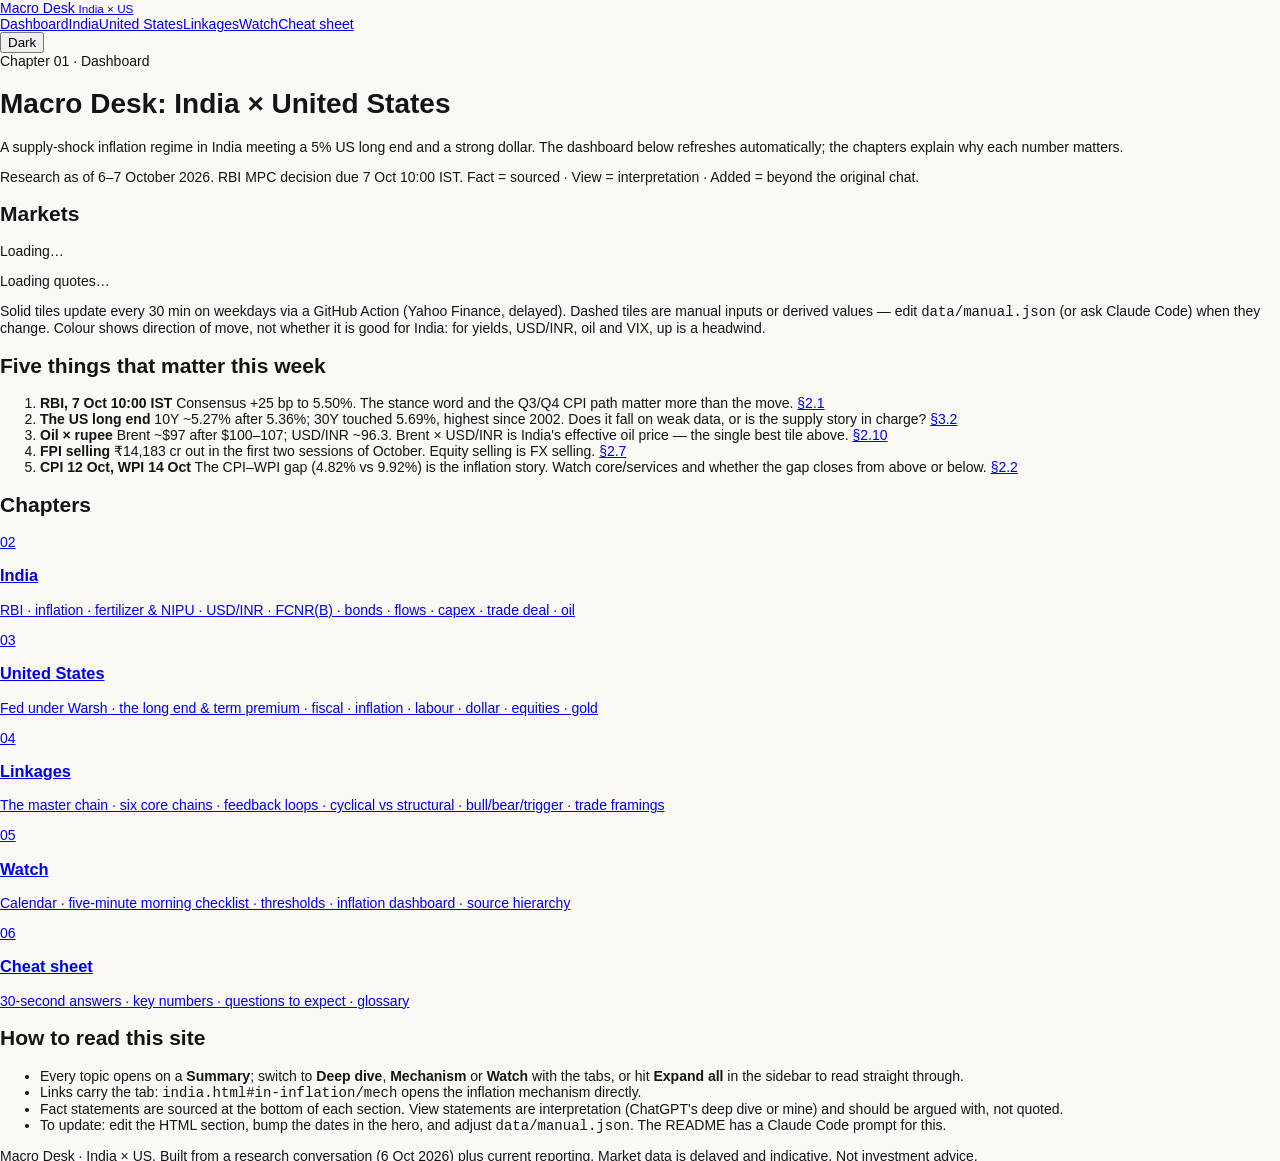
==== index.html @ d59343da "Add files via upload" ====
<!doctype html><html><head><meta charset=utf8><meta name=viewport content="width=device-width,initial-scale=1"><style>:root{color-scheme:light}body{margin:0;padding:0;font:14px -apple-system,BlinkMacSystemFont,sans-serif;background:#faf9f5;color:#141413}img{max-width:100%}[hidden]:not([hidden=until-found i]){display:none!important}</style></head><body>
<!doctype html>
<html lang="en">
<head>
<meta charset="utf-8">
<meta name="viewport" content="width=device-width, initial-scale=1">
<title>Macro Desk — India × US</title>
<meta name="description" content="A desk briefing on India and US macro: live market dashboard, deep dives on inflation, rates, FX, fertilizer, flows and the causal chains that connect them.">
<link rel="stylesheet" href="assets/style.css">
</head>
<body>
<header class="topbar"><div class="inner">
  <a class="brand" href="index.html">Macro Desk <small>India × US</small></a>
  <nav class="nav">
    <a href="index.html">Dashboard</a><a href="india.html">India</a><a href="us.html">United States</a><a href="linkages.html">Linkages</a><a href="watch.html">Watch</a><a href="cheatsheet.html">Cheat sheet</a>
  </nav>
  <button id="themeBtn" class="theme-btn" type="button">Dark</button>
</div></header>

<main class="page">
<div class="hero">
  <div class="kicker">Chapter 01 · Dashboard</div>
  <h1>Macro Desk: India × United States</h1>
  <p class="lede">A supply-shock inflation regime in India meeting a 5% US long end and a strong dollar. The dashboard below refreshes automatically; the chapters explain why each number matters.</p>
  <p class="meta">Research as of 6–7 October 2026. RBI MPC decision due 7 Oct 10:00 IST. <span class="badge fact">Fact</span> = sourced · <span class="badge view">View</span> = interpretation · <span class="badge new">Added</span> = beyond the original chat.</p>
</div>

<section class="section">
  <div class="dash-head"><h2>Markets</h2><span id="dashStamp" class="stamp">Loading…</span></div>
  <div id="dashboard"><p class="meta">Loading quotes…</p></div>
  <p id="fxEcb" class="legend"></p>
  <p class="legend">Solid tiles update every 30 min on weekdays via a GitHub Action (Yahoo Finance, delayed). Dashed tiles are manual inputs or derived values — edit <code>data/manual.json</code> (or ask Claude Code) when they change. Colour shows direction of move, not whether it is good for India: for yields, USD/INR, oil and VIX, up is a headwind.</p>
</section>

<section class="section">
  <h2>Five things that matter this week</h2>
  <ol class="five">
    <li><div><b>RBI, 7 Oct 10:00 IST</b> Consensus +25 bp to 5.50%. The stance word and the Q3/Q4 CPI path matter more than the move. <a href="india.html#in-rbi">§2.1</a></div></li>
    <li><div><b>The US long end</b> 10Y ~5.27% after 5.36%; 30Y touched 5.69%, highest since 2002. Does it fall on weak data, or is the supply story in charge? <a href="us.html#us-treasuries">§3.2</a></div></li>
    <li><div><b>Oil × rupee</b> Brent ~$97 after $100–107; USD/INR ~96.3. Brent × USD/INR is India's effective oil price — the single best tile above. <a href="india.html#in-oil">§2.10</a></div></li>
    <li><div><b>FPI selling</b> ₹14,183 cr out in the first two sessions of October. Equity selling is FX selling. <a href="india.html#in-flows">§2.7</a></div></li>
    <li><div><b>CPI 12 Oct, WPI 14 Oct</b> The CPI–WPI gap (4.82% vs 9.92%) is the inflation story. Watch core/services and whether the gap closes from above or below. <a href="india.html#in-inflation">§2.2</a></div></li>
  </ol>
</section>

<section class="section">
  <h2>Chapters</h2>
  <div class="chapters">
    <a class="chapter" href="india.html"><span class="n">02</span><h3>India</h3><p>RBI · inflation · fertilizer &amp; NIPU · USD/INR · FCNR(B) · bonds · flows · capex · trade deal · oil</p></a>
    <a class="chapter" href="us.html"><span class="n">03</span><h3>United States</h3><p>Fed under Warsh · the long end &amp; term premium · fiscal · inflation · labour · dollar · equities · gold</p></a>
    <a class="chapter" href="linkages.html"><span class="n">04</span><h3>Linkages</h3><p>The master chain · six core chains · feedback loops · cyclical vs structural · bull/bear/trigger · trade framings</p></a>
    <a class="chapter" href="watch.html"><span class="n">05</span><h3>Watch</h3><p>Calendar · five-minute morning checklist · thresholds · inflation dashboard · source hierarchy</p></a>
    <a class="chapter" href="cheatsheet.html"><span class="n">06</span><h3>Cheat sheet</h3><p>30-second answers · key numbers · questions to expect · glossary</p></a>
  </div>
</section>

<section class="section">
  <h2>How to read this site</h2>
  <ul class="tight">
    <li>Every topic opens on a <b>Summary</b>; switch to <b>Deep dive</b>, <b>Mechanism</b> or <b>Watch</b> with the tabs, or hit <b>Expand all</b> in the sidebar to read straight through.</li>
    <li>Links carry the tab: <code>india.html#in-inflation/mech</code> opens the inflation mechanism directly.</li>
    <li><span class="badge fact">Fact</span> statements are sourced at the bottom of each section. <span class="badge view">View</span> statements are interpretation (ChatGPT's deep dive or mine) and should be argued with, not quoted.</li>
    <li>To update: edit the HTML section, bump the dates in the hero, and adjust <code>data/manual.json</code>. The README has a Claude Code prompt for this.</li>
  </ul>
</section>
</main>
<footer>Macro Desk · India × US. Built from a research conversation (6 Oct 2026) plus current reporting. Market data is delayed and indicative. Not investment advice.</footer>
<script src="assets/app.js"></script>
</body>
</html>

</body></html>
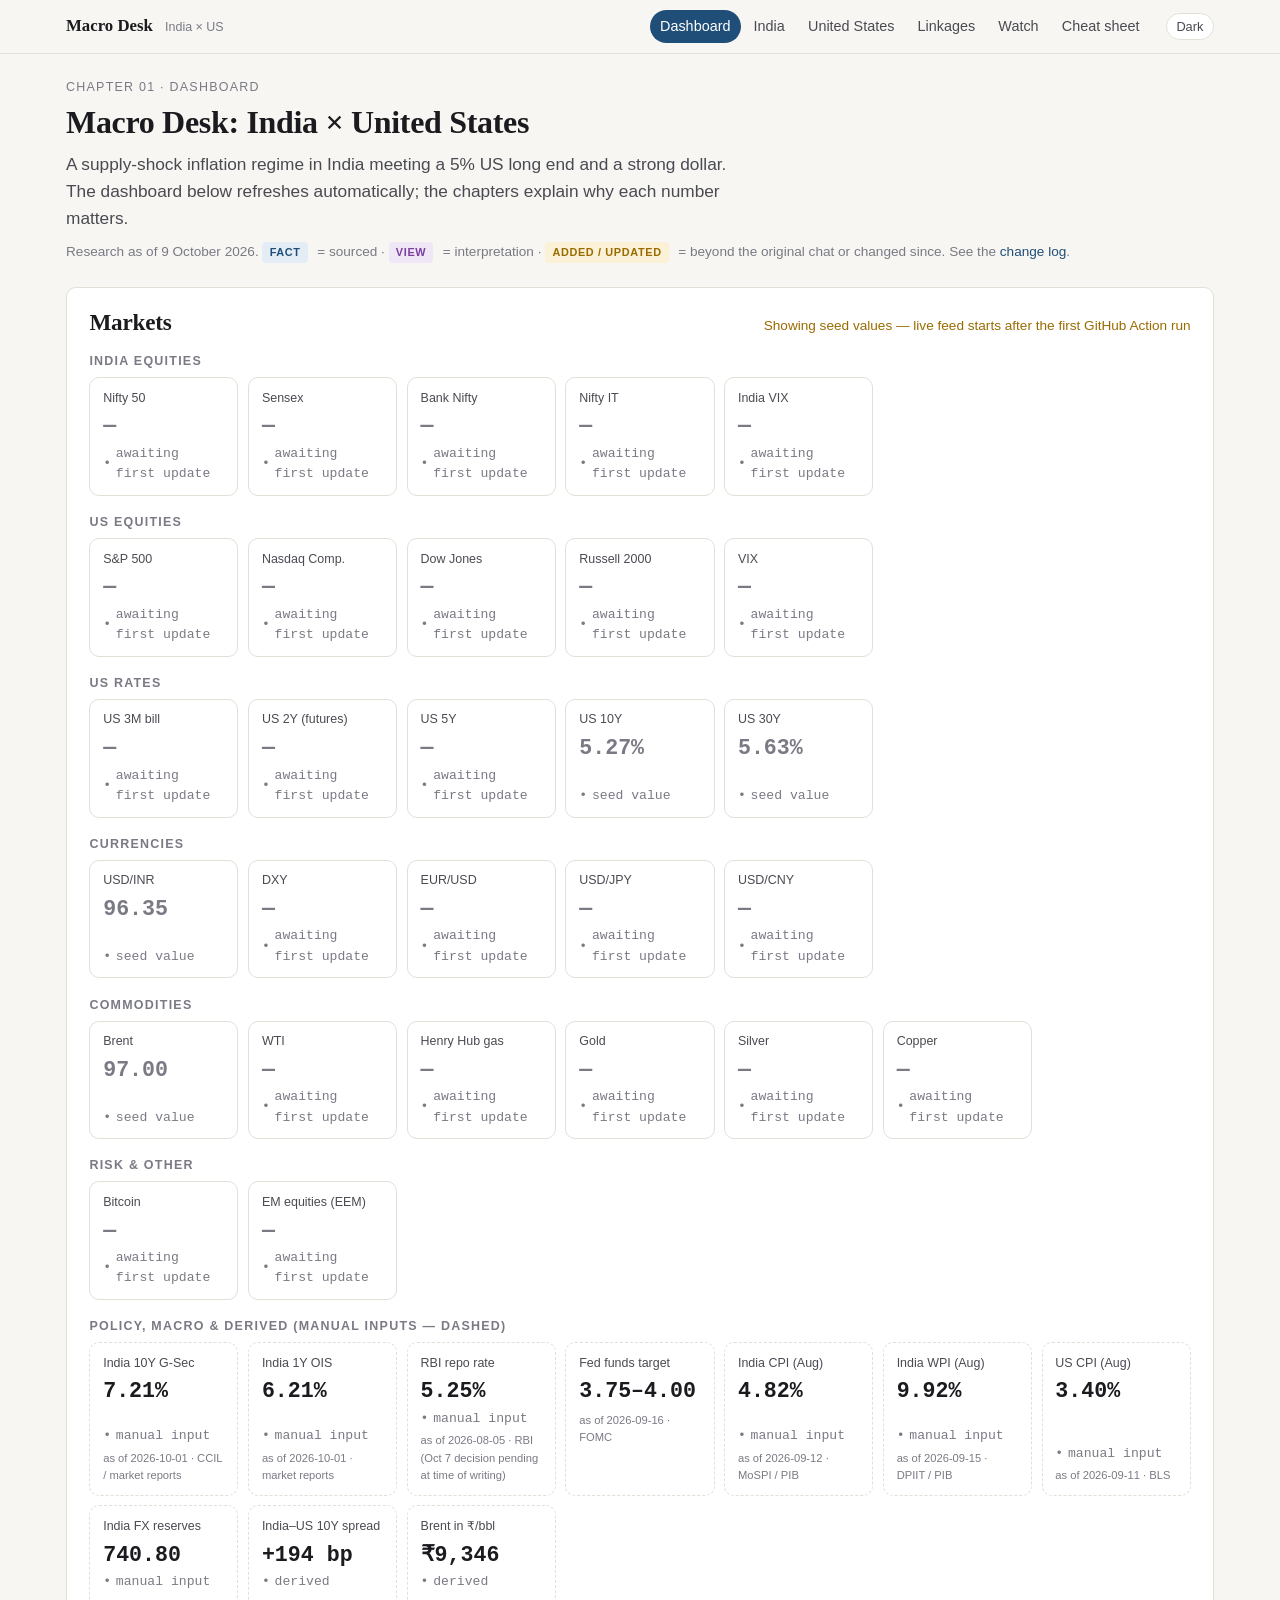
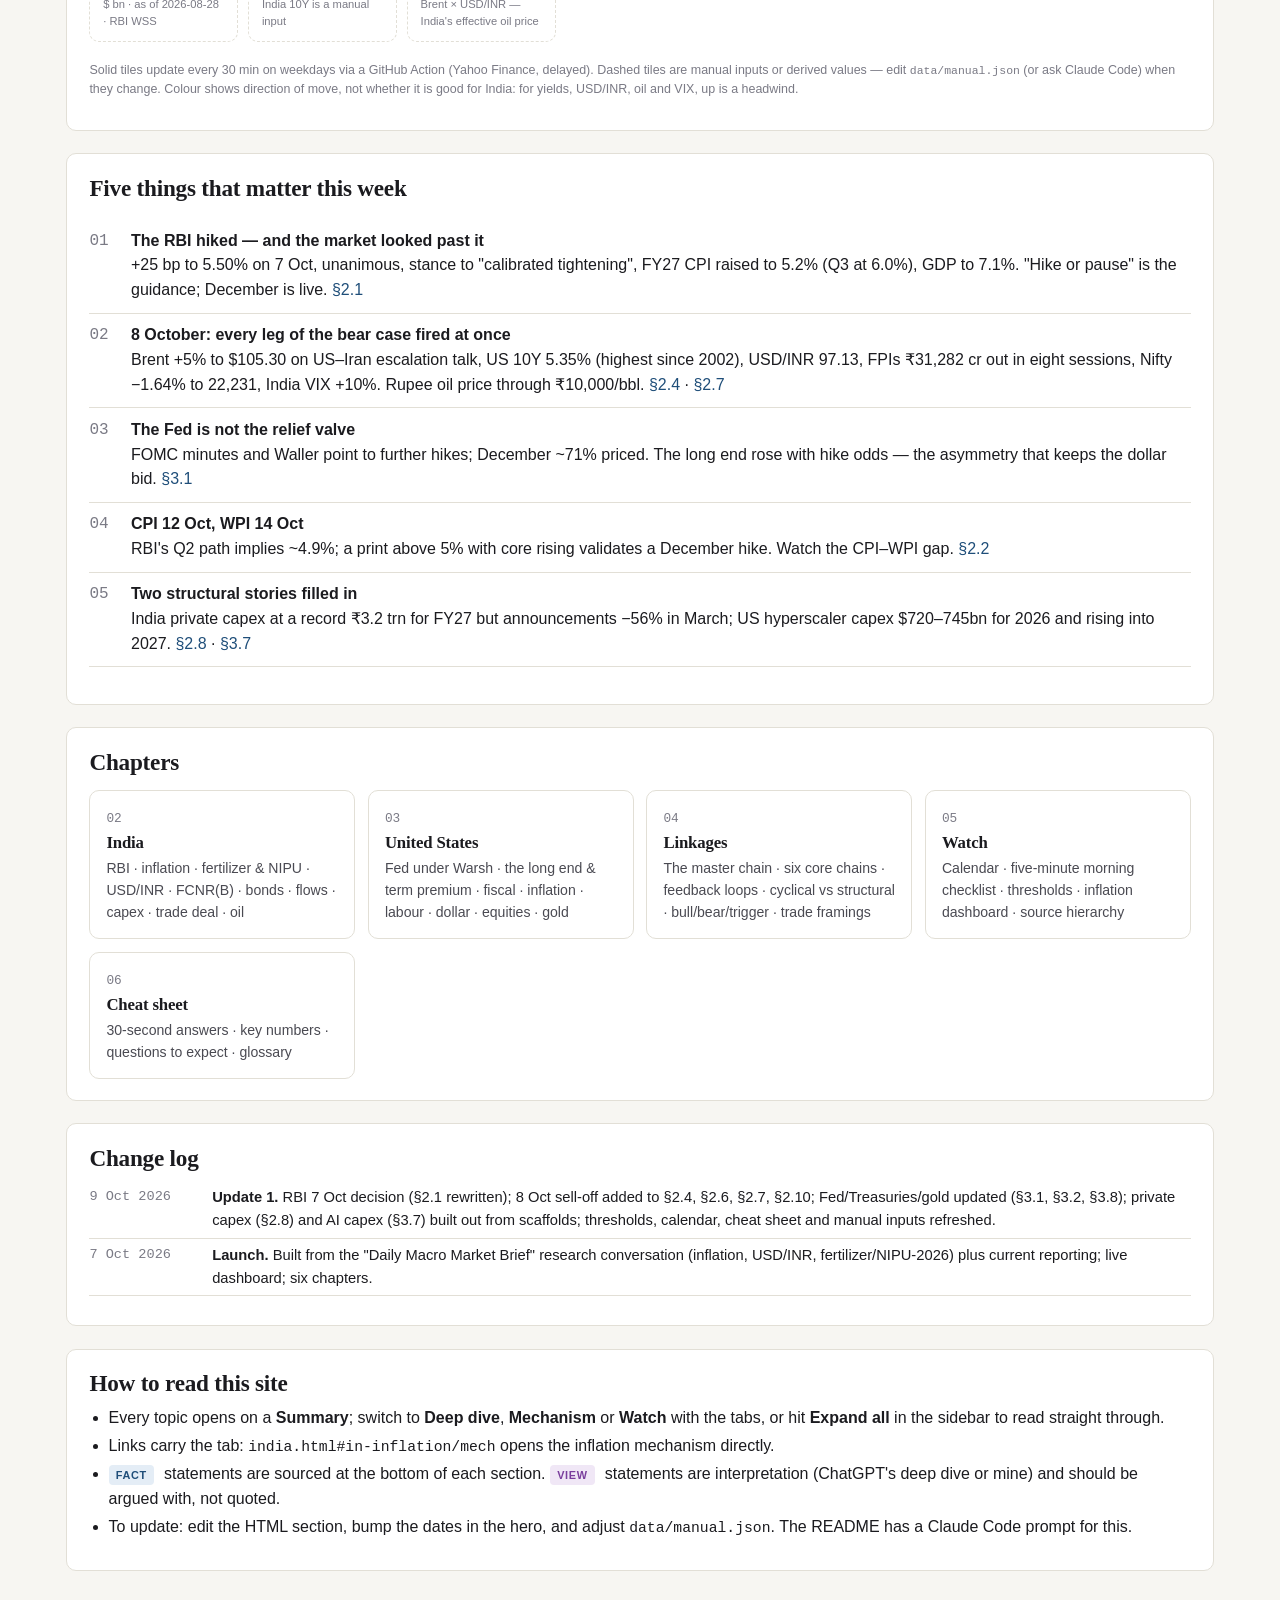
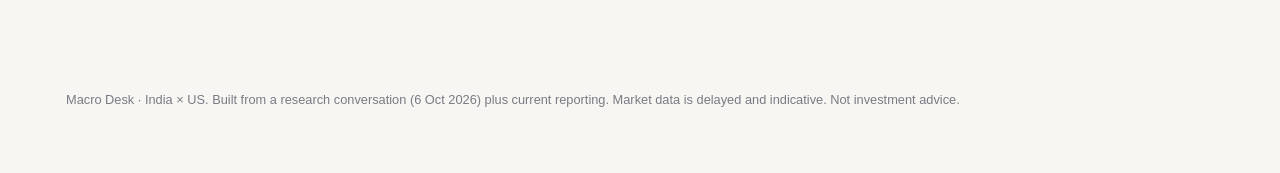
==== commit cb687843: "Add files via upload" ====
--- a/index.html
+++ b/index.html
@@ -1,4 +1,3 @@
-<!doctype html><html><head><meta charset=utf8><meta name=viewport content="width=device-width,initial-scale=1"><style>:root{color-scheme:light}body{margin:0;padding:0;font:14px -apple-system,BlinkMacSystemFont,sans-serif;background:#faf9f5;color:#141413}img{max-width:100%}[hidden]:not([hidden=until-found i]){display:none!important}</style></head><body>
 <!doctype html>
 <html lang="en">
 <head>
@@ -22,7 +21,7 @@
   <div class="kicker">Chapter 01 · Dashboard</div>
   <h1>Macro Desk: India × United States</h1>
   <p class="lede">A supply-shock inflation regime in India meeting a 5% US long end and a strong dollar. The dashboard below refreshes automatically; the chapters explain why each number matters.</p>
-  <p class="meta">Research as of 6–7 October 2026. RBI MPC decision due 7 Oct 10:00 IST. <span class="badge fact">Fact</span> = sourced · <span class="badge view">View</span> = interpretation · <span class="badge new">Added</span> = beyond the original chat.</p>
+  <p class="meta">Research as of 9 October 2026. <span class="badge fact">Fact</span> = sourced · <span class="badge view">View</span> = interpretation · <span class="badge new">Added / Updated</span> = beyond the original chat or changed since. See the <a href="#changelog">change log</a>.</p>
 </div>
 
 <section class="section">
@@ -35,11 +34,11 @@
 <section class="section">
   <h2>Five things that matter this week</h2>
   <ol class="five">
-    <li><div><b>RBI, 7 Oct 10:00 IST</b> Consensus +25 bp to 5.50%. The stance word and the Q3/Q4 CPI path matter more than the move. <a href="india.html#in-rbi">§2.1</a></div></li>
-    <li><div><b>The US long end</b> 10Y ~5.27% after 5.36%; 30Y touched 5.69%, highest since 2002. Does it fall on weak data, or is the supply story in charge? <a href="us.html#us-treasuries">§3.2</a></div></li>
-    <li><div><b>Oil × rupee</b> Brent ~$97 after $100–107; USD/INR ~96.3. Brent × USD/INR is India's effective oil price — the single best tile above. <a href="india.html#in-oil">§2.10</a></div></li>
-    <li><div><b>FPI selling</b> ₹14,183 cr out in the first two sessions of October. Equity selling is FX selling. <a href="india.html#in-flows">§2.7</a></div></li>
-    <li><div><b>CPI 12 Oct, WPI 14 Oct</b> The CPI–WPI gap (4.82% vs 9.92%) is the inflation story. Watch core/services and whether the gap closes from above or below. <a href="india.html#in-inflation">§2.2</a></div></li>
+    <li><div><b>The RBI hiked — and the market looked past it</b> +25 bp to 5.50% on 7 Oct, unanimous, stance to "calibrated tightening", FY27 CPI raised to 5.2% (Q3 at 6.0%), GDP to 7.1%. "Hike or pause" is the guidance; December is live. <a href="india.html#in-rbi">§2.1</a></div></li>
+    <li><div><b>8 October: every leg of the bear case fired at once</b> Brent +5% to $105.30 on US–Iran escalation talk, US 10Y 5.35% (highest since 2002), USD/INR 97.13, FPIs ₹31,282 cr out in eight sessions, Nifty −1.64% to 22,231, India VIX +10%. Rupee oil price through ₹10,000/bbl. <a href="india.html#in-fx">§2.4</a> · <a href="india.html#in-flows">§2.7</a></div></li>
+    <li><div><b>The Fed is not the relief valve</b> FOMC minutes and Waller point to further hikes; December ~71% priced. The long end rose with hike odds — the asymmetry that keeps the dollar bid. <a href="us.html#us-fed">§3.1</a></div></li>
+    <li><div><b>CPI 12 Oct, WPI 14 Oct</b> RBI's Q2 path implies ~4.9%; a print above 5% with core rising validates a December hike. Watch the CPI–WPI gap. <a href="india.html#in-inflation">§2.2</a></div></li>
+    <li><div><b>Two structural stories filled in</b> India private capex at a record ₹3.2 trn for FY27 but announcements −56% in March; US hyperscaler capex $720–745bn for 2026 and rising into 2027. <a href="india.html#in-capex">§2.8</a> · <a href="us.html#us-equities">§3.7</a></div></li>
   </ol>
 </section>
 
@@ -52,6 +51,14 @@
     <a class="chapter" href="watch.html"><span class="n">05</span><h3>Watch</h3><p>Calendar · five-minute morning checklist · thresholds · inflation dashboard · source hierarchy</p></a>
     <a class="chapter" href="cheatsheet.html"><span class="n">06</span><h3>Cheat sheet</h3><p>30-second answers · key numbers · questions to expect · glossary</p></a>
   </div>
+</section>
+
+<section class="section" id="changelog">
+  <h2>Change log</h2>
+  <ul class="timeline">
+    <li><span class="d">9 Oct 2026</span><span><b>Update 1.</b> RBI 7 Oct decision (§2.1 rewritten); 8 Oct sell-off added to §2.4, §2.6, §2.7, §2.10; Fed/Treasuries/gold updated (§3.1, §3.2, §3.8); private capex (§2.8) and AI capex (§3.7) built out from scaffolds; thresholds, calendar, cheat sheet and manual inputs refreshed.</span></li>
+    <li><span class="d">7 Oct 2026</span><span><b>Launch.</b> Built from the "Daily Macro Market Brief" research conversation (inflation, USD/INR, fertilizer/NIPU-2026) plus current reporting; live dashboard; six chapters.</span></li>
+  </ul>
 </section>
 
 <section class="section">
@@ -68,5 +75,3 @@
 <script src="assets/app.js"></script>
 </body>
 </html>
-
-</body></html>
--- a/assets/style.css
+++ b/assets/style.css
@@ -0,0 +1,195 @@
+/* Macro-Tracker — desk briefing styles */
+:root {
+  --bg: #f7f6f2;
+  --surface: #ffffff;
+  --surface-2: #f0eee8;
+  --ink: #1b1b1f;
+  --ink-2: #4a4a52;
+  --muted: #7a7a85;
+  --line: #e2dfd6;
+  --accent: #1f4e79;
+  --accent-soft: #e4edf6;
+  --up: #1d7a4a;
+  --up-soft: #e3f3ea;
+  --down: #b3342a;
+  --down-soft: #f9e6e3;
+  --warn: #9a6b00;
+  --warn-soft: #fbf1d6;
+  --fact: #1f4e79;
+  --view: #7a3e9d;
+  --view-soft: #f0e7f6;
+  --mono: ui-monospace, SFMono-Regular, Menlo, Consolas, monospace;
+  --serif: "Iowan Old Style", "Palatino Linotype", Palatino, Georgia, serif;
+  --sans: -apple-system, BlinkMacSystemFont, "Segoe UI", Inter, Roboto, Helvetica, Arial, sans-serif;
+  --radius: 10px;
+  --maxw: 1180px;
+}
+@media (prefers-color-scheme: dark) {
+  :root:not([data-theme="light"]) {
+    --bg: #121316; --surface: #1b1c21; --surface-2: #23252b; --ink: #ecebe6; --ink-2: #c3c2bb; --muted: #8e8e97;
+    --line: #2e3038; --accent: #7fb0e0; --accent-soft: #1d2c3d; --up: #5fc98f; --up-soft: #16311f; --down: #f0877b; --down-soft: #3a1d19;
+    --warn: #e3b64a; --warn-soft: #332a14; --fact: #7fb0e0; --view: #c79be3; --view-soft: #2a1f33;
+  }
+}
+:root[data-theme="dark"] {
+  --bg: #121316; --surface: #1b1c21; --surface-2: #23252b; --ink: #ecebe6; --ink-2: #c3c2bb; --muted: #8e8e97;
+  --line: #2e3038; --accent: #7fb0e0; --accent-soft: #1d2c3d; --up: #5fc98f; --up-soft: #16311f; --down: #f0877b; --down-soft: #3a1d19;
+  --warn: #e3b64a; --warn-soft: #332a14; --fact: #7fb0e0; --view: #c79be3; --view-soft: #2a1f33;
+}
+
+* { box-sizing: border-box; }
+html { scroll-behavior: smooth; scroll-padding-top: 72px; }
+body { margin: 0; background: var(--bg); color: var(--ink); font-family: var(--sans); font-size: 16px; line-height: 1.55; }
+a { color: var(--accent); text-decoration: none; }
+a:hover { text-decoration: underline; }
+h1, h2, h3, h4 { font-family: var(--serif); line-height: 1.2; margin: 0 0 .5rem; letter-spacing: -.01em; }
+h1 { font-size: 2rem; }
+h2 { font-size: 1.45rem; }
+h3 { font-size: 1.1rem; margin-top: 1.4rem; }
+p { margin: .6rem 0; }
+code, .mono { font-family: var(--mono); font-size: .92em; }
+hr { border: 0; border-top: 1px solid var(--line); margin: 1.5rem 0; }
+table { border-collapse: collapse; width: 100%; font-size: .93rem; margin: .8rem 0 1rem; }
+th, td { text-align: left; padding: .45rem .6rem; border-bottom: 1px solid var(--line); vertical-align: top; }
+th { font-weight: 600; color: var(--ink-2); font-size: .82rem; text-transform: uppercase; letter-spacing: .04em; }
+td.num, th.num { text-align: right; font-variant-numeric: tabular-nums; font-family: var(--mono); }
+.table-wrap { overflow-x: auto; }
+
+/* Top bar */
+.topbar { position: sticky; top: 0; z-index: 50; background: color-mix(in srgb, var(--bg) 88%, transparent); backdrop-filter: blur(8px); border-bottom: 1px solid var(--line); }
+.topbar .inner { max-width: var(--maxw); margin: 0 auto; padding: .6rem 16px; display: flex; align-items: center; gap: 1rem; }
+.brand { font-family: var(--serif); font-weight: 700; font-size: 1.05rem; color: var(--ink); white-space: nowrap; }
+.brand small { font-family: var(--sans); font-weight: 500; color: var(--muted); margin-left: .5rem; font-size: .78rem; }
+.nav { display: flex; gap: .15rem; margin-left: auto; overflow-x: auto; scrollbar-width: none; }
+.nav::-webkit-scrollbar { display: none; }
+.nav a { padding: .35rem .65rem; border-radius: 999px; color: var(--ink-2); font-size: .9rem; white-space: nowrap; }
+.nav a:hover { background: var(--surface-2); text-decoration: none; }
+.nav a.active { background: var(--accent); color: #fff; }
+.theme-btn { border: 1px solid var(--line); background: var(--surface); color: var(--ink-2); border-radius: 999px; padding: .3rem .6rem; cursor: pointer; font-size: .8rem; }
+
+/* Layout */
+.page { max-width: var(--maxw); margin: 0 auto; padding: 1.5rem 16px 4rem; }
+.layout { display: grid; grid-template-columns: 250px minmax(0, 1fr); gap: 2rem; }
+@media (max-width: 900px) { .layout { grid-template-columns: 1fr; } .toc { position: static !important; max-height: none !important; } }
+.toc { position: sticky; top: 72px; align-self: start; max-height: calc(100vh - 90px); overflow: auto; font-size: .9rem; }
+.toc .toc-title { font-size: .75rem; text-transform: uppercase; letter-spacing: .08em; color: var(--muted); margin-bottom: .5rem; }
+.toc a { display: block; padding: .3rem .5rem; border-left: 2px solid transparent; color: var(--ink-2); border-radius: 0 6px 6px 0; }
+.toc a:hover { background: var(--surface-2); text-decoration: none; }
+.toc a.active { border-left-color: var(--accent); color: var(--accent); font-weight: 600; background: var(--accent-soft); }
+.toc .num { color: var(--muted); font-family: var(--mono); font-size: .8em; margin-right: .4rem; }
+.toc-tools { margin-top: 1rem; display: flex; gap: .4rem; flex-wrap: wrap; }
+.btn { border: 1px solid var(--line); background: var(--surface); color: var(--ink-2); border-radius: 8px; padding: .35rem .7rem; cursor: pointer; font-size: .82rem; }
+.btn:hover { background: var(--surface-2); }
+
+.hero { margin-bottom: 1.5rem; }
+.hero .kicker { font-size: .78rem; text-transform: uppercase; letter-spacing: .1em; color: var(--muted); margin-bottom: .4rem; }
+.hero p.lede { font-size: 1.08rem; color: var(--ink-2); max-width: 70ch; }
+.meta { color: var(--muted); font-size: .85rem; }
+
+/* Sections */
+.section { background: var(--surface); border: 1px solid var(--line); border-radius: var(--radius); padding: 1.3rem 1.4rem; margin-bottom: 1.4rem; scroll-margin-top: 80px; }
+.section header { display: flex; align-items: baseline; gap: .7rem; flex-wrap: wrap; }
+.section header .secnum { font-family: var(--mono); color: var(--muted); font-size: .85rem; }
+.section header h2 { margin: 0; }
+.section .oneliner { color: var(--ink-2); margin: .4rem 0 .9rem; font-size: 1rem; }
+.anchor-link { color: var(--muted); font-size: .8rem; margin-left: auto; }
+
+/* Tabs */
+.tabs { display: flex; gap: .25rem; border-bottom: 1px solid var(--line); margin: .5rem 0 1rem; overflow-x: auto; scrollbar-width: none; }
+.tabs::-webkit-scrollbar { display: none; }
+.tab { border: 0; background: transparent; padding: .5rem .8rem; cursor: pointer; color: var(--ink-2); font-size: .9rem; border-bottom: 2px solid transparent; margin-bottom: -1px; white-space: nowrap; }
+.tab:hover { color: var(--ink); }
+.tab.active { color: var(--accent); border-bottom-color: var(--accent); font-weight: 600; }
+.panel { display: none; }
+.panel.active { display: block; }
+.section.expanded .panel { display: block; }
+.section.expanded .panel + .panel { border-top: 1px dashed var(--line); margin-top: 1rem; padding-top: 1rem; }
+.section.expanded .tabs { display: none; }
+.section.expanded .panel::before { content: attr(data-title); display: block; font-size: .75rem; text-transform: uppercase; letter-spacing: .08em; color: var(--muted); margin-bottom: .4rem; }
+
+/* Badges */
+.badge { display: inline-block; font-size: .68rem; font-weight: 700; letter-spacing: .06em; text-transform: uppercase; padding: .12rem .45rem; border-radius: 4px; vertical-align: middle; margin-right: .35rem; }
+.badge.fact { background: var(--accent-soft); color: var(--fact); }
+.badge.view { background: var(--view-soft); color: var(--view); }
+.badge.new { background: var(--warn-soft); color: var(--warn); }
+.badge.src { background: var(--surface-2); color: var(--muted); }
+
+/* Callouts */
+.callout { border-left: 3px solid var(--accent); background: var(--accent-soft); padding: .7rem 1rem; border-radius: 0 8px 8px 0; margin: .9rem 0; }
+.callout.view { border-left-color: var(--view); background: var(--view-soft); }
+.callout.warn { border-left-color: var(--warn); background: var(--warn-soft); }
+.callout .label { font-size: .7rem; text-transform: uppercase; letter-spacing: .08em; font-weight: 700; color: var(--ink-2); display: block; margin-bottom: .25rem; }
+
+/* Mechanism chain */
+.chain { display: flex; flex-wrap: wrap; align-items: center; gap: .35rem; margin: .8rem 0; font-size: .92rem; }
+.chain span { background: var(--surface-2); border: 1px solid var(--line); padding: .25rem .6rem; border-radius: 999px; white-space: nowrap; }
+.chain i { color: var(--muted); font-style: normal; }
+.chain span.hot { background: var(--down-soft); border-color: transparent; }
+.chain span.cool { background: var(--up-soft); border-color: transparent; }
+
+/* Key numbers */
+.kn { display: grid; grid-template-columns: repeat(auto-fill, minmax(150px, 1fr)); gap: .6rem; margin: .8rem 0; }
+.kn div { background: var(--surface-2); border-radius: 8px; padding: .6rem .7rem; }
+.kn b { display: block; font-family: var(--mono); font-size: 1.15rem; font-weight: 600; }
+.kn small { color: var(--muted); font-size: .76rem; display: block; line-height: 1.3; }
+
+/* Two-column grids */
+.grid2 { display: grid; grid-template-columns: repeat(auto-fit, minmax(260px, 1fr)); gap: 1rem; }
+.card { background: var(--surface-2); border-radius: 8px; padding: .8rem 1rem; }
+.card h4 { margin: 0 0 .4rem; font-family: var(--sans); font-size: .8rem; text-transform: uppercase; letter-spacing: .08em; color: var(--muted); }
+.card ul { margin: .3rem 0 0; padding-left: 1.1rem; }
+.card.bull { border-top: 3px solid var(--up); }
+.card.bear { border-top: 3px solid var(--down); }
+.card.trigger { border-top: 3px solid var(--warn); }
+
+ul.tight { margin: .3rem 0 .6rem; padding-left: 1.2rem; }
+ul.tight li { margin: .2rem 0; }
+.sources { font-size: .82rem; color: var(--muted); margin-top: 1rem; padding-top: .6rem; border-top: 1px dashed var(--line); }
+.sources a { margin-right: .7rem; }
+.pager { display: flex; justify-content: space-between; margin-top: 2rem; font-size: .95rem; }
+
+/* Dashboard */
+.dash-head { display: flex; align-items: baseline; gap: 1rem; flex-wrap: wrap; margin-bottom: .6rem; }
+.dash-head .stamp { color: var(--muted); font-size: .85rem; margin-left: auto; }
+.dash-head .stamp.stale { color: var(--warn); }
+.group { margin-bottom: 1.2rem; }
+.group h3 { font-family: var(--sans); font-size: .78rem; text-transform: uppercase; letter-spacing: .1em; color: var(--muted); margin: .4rem 0 .5rem; }
+.tiles { display: grid; grid-template-columns: repeat(auto-fill, minmax(148px, 1fr)); gap: .6rem; }
+.tile { background: var(--surface); border: 1px solid var(--line); border-radius: 10px; padding: .65rem .8rem; min-height: 86px; display: flex; flex-direction: column; }
+.tile .lbl { font-size: .78rem; color: var(--ink-2); display: flex; justify-content: space-between; gap: .4rem; }
+.tile .val { font-family: var(--mono); font-size: 1.35rem; font-weight: 600; margin-top: .15rem; font-variant-numeric: tabular-nums; }
+.tile .chg { font-family: var(--mono); font-size: .82rem; margin-top: auto; display: flex; align-items: center; gap: .3rem; }
+.tile .chg.up { color: var(--up); }
+.tile .chg.down { color: var(--down); }
+.tile .chg.flat { color: var(--muted); }
+.tile .note { font-size: .7rem; color: var(--muted); margin-top: .2rem; }
+.tile.stale .val { color: var(--muted); }
+.tile.manual { border-style: dashed; }
+.dot { width: 8px; height: 8px; border-radius: 50%; background: var(--muted); display: inline-block; }
+.dot.up { background: var(--up); } .dot.down { background: var(--down); }
+.legend { font-size: .78rem; color: var(--muted); margin-top: .4rem; }
+
+.chapters { display: grid; grid-template-columns: repeat(auto-fill, minmax(230px, 1fr)); gap: .8rem; margin-top: .8rem; }
+.chapter { background: var(--surface); border: 1px solid var(--line); border-radius: 10px; padding: .9rem 1rem; color: inherit; display: block; }
+.chapter:hover { text-decoration: none; border-color: var(--accent); }
+.chapter .n { font-family: var(--mono); color: var(--muted); font-size: .8rem; }
+.chapter h3 { margin: .2rem 0 .3rem; font-size: 1.05rem; }
+.chapter p { margin: 0; color: var(--ink-2); font-size: .88rem; }
+
+.five { counter-reset: five; padding-left: 0; list-style: none; }
+.five li { counter-increment: five; display: grid; grid-template-columns: 2rem 1fr; gap: .6rem; padding: .6rem 0; border-bottom: 1px solid var(--line); }
+.five li::before { content: counter(five, decimal-leading-zero); font-family: var(--mono); color: var(--muted); }
+.five b { display: block; }
+
+.timeline { list-style: none; padding: 0; margin: .5rem 0; }
+.timeline li { display: grid; grid-template-columns: 110px 1fr; gap: .8rem; padding: .35rem 0; border-bottom: 1px solid var(--line); font-size: .92rem; }
+.timeline .d { font-family: var(--mono); color: var(--muted); font-size: .85rem; }
+.timeline li.soon .d { color: var(--warn); font-weight: 600; }
+
+footer { max-width: var(--maxw); margin: 2rem auto; padding: 0 16px 2rem; color: var(--muted); font-size: .8rem; }
+.search { width: 100%; padding: .45rem .6rem; border: 1px solid var(--line); border-radius: 8px; background: var(--surface); color: var(--ink); font-size: .9rem; margin-bottom: .6rem; }
+mark { background: var(--warn-soft); color: inherit; padding: 0 .1em; }
+details summary { cursor: pointer; color: var(--accent); font-weight: 600; margin: .4rem 0; }
+.small { font-size: .85rem; color: var(--ink-2); }
+@media (max-width: 600px) { h1 { font-size: 1.6rem; } .section { padding: 1rem; } .layout { gap: 1rem; } }
+@media print { .topbar, .toc, .tabs, .pager, .theme-btn { display: none !important; } .panel { display: block !important; } .section { break-inside: avoid; } }
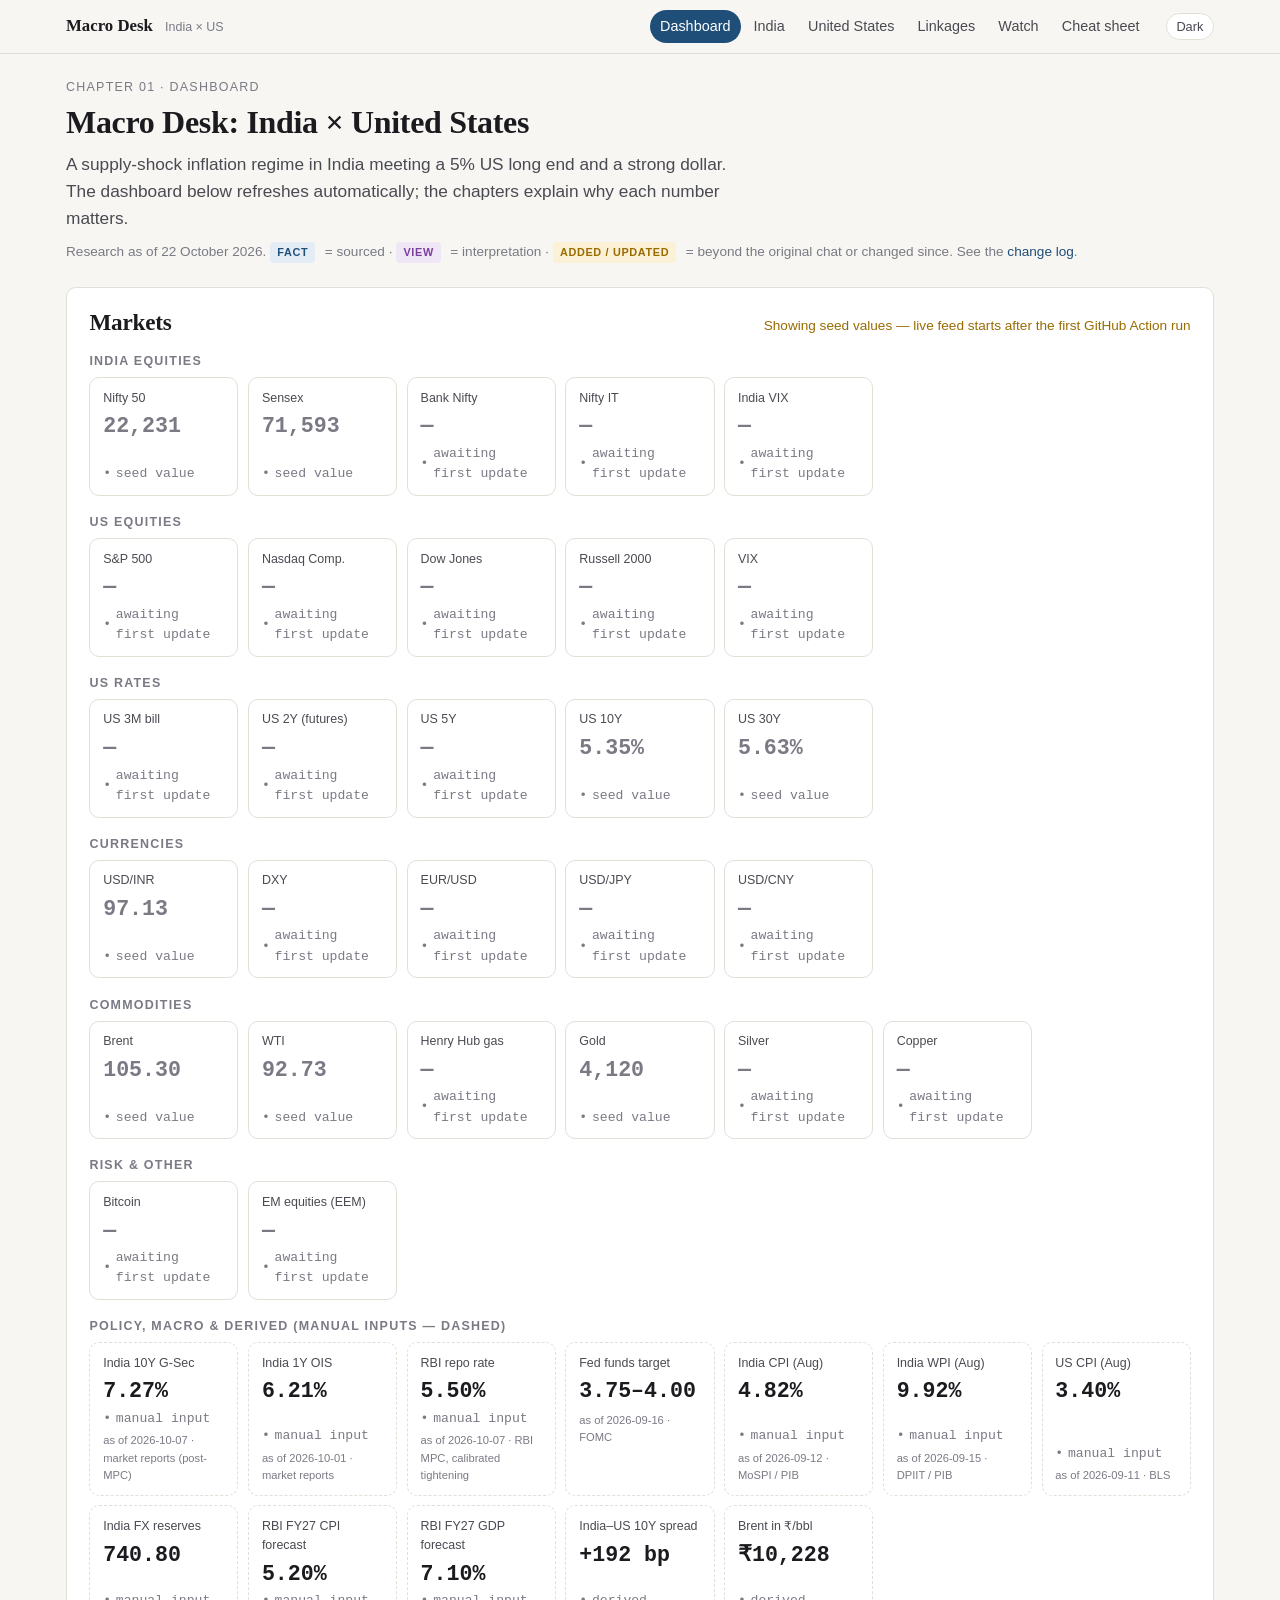
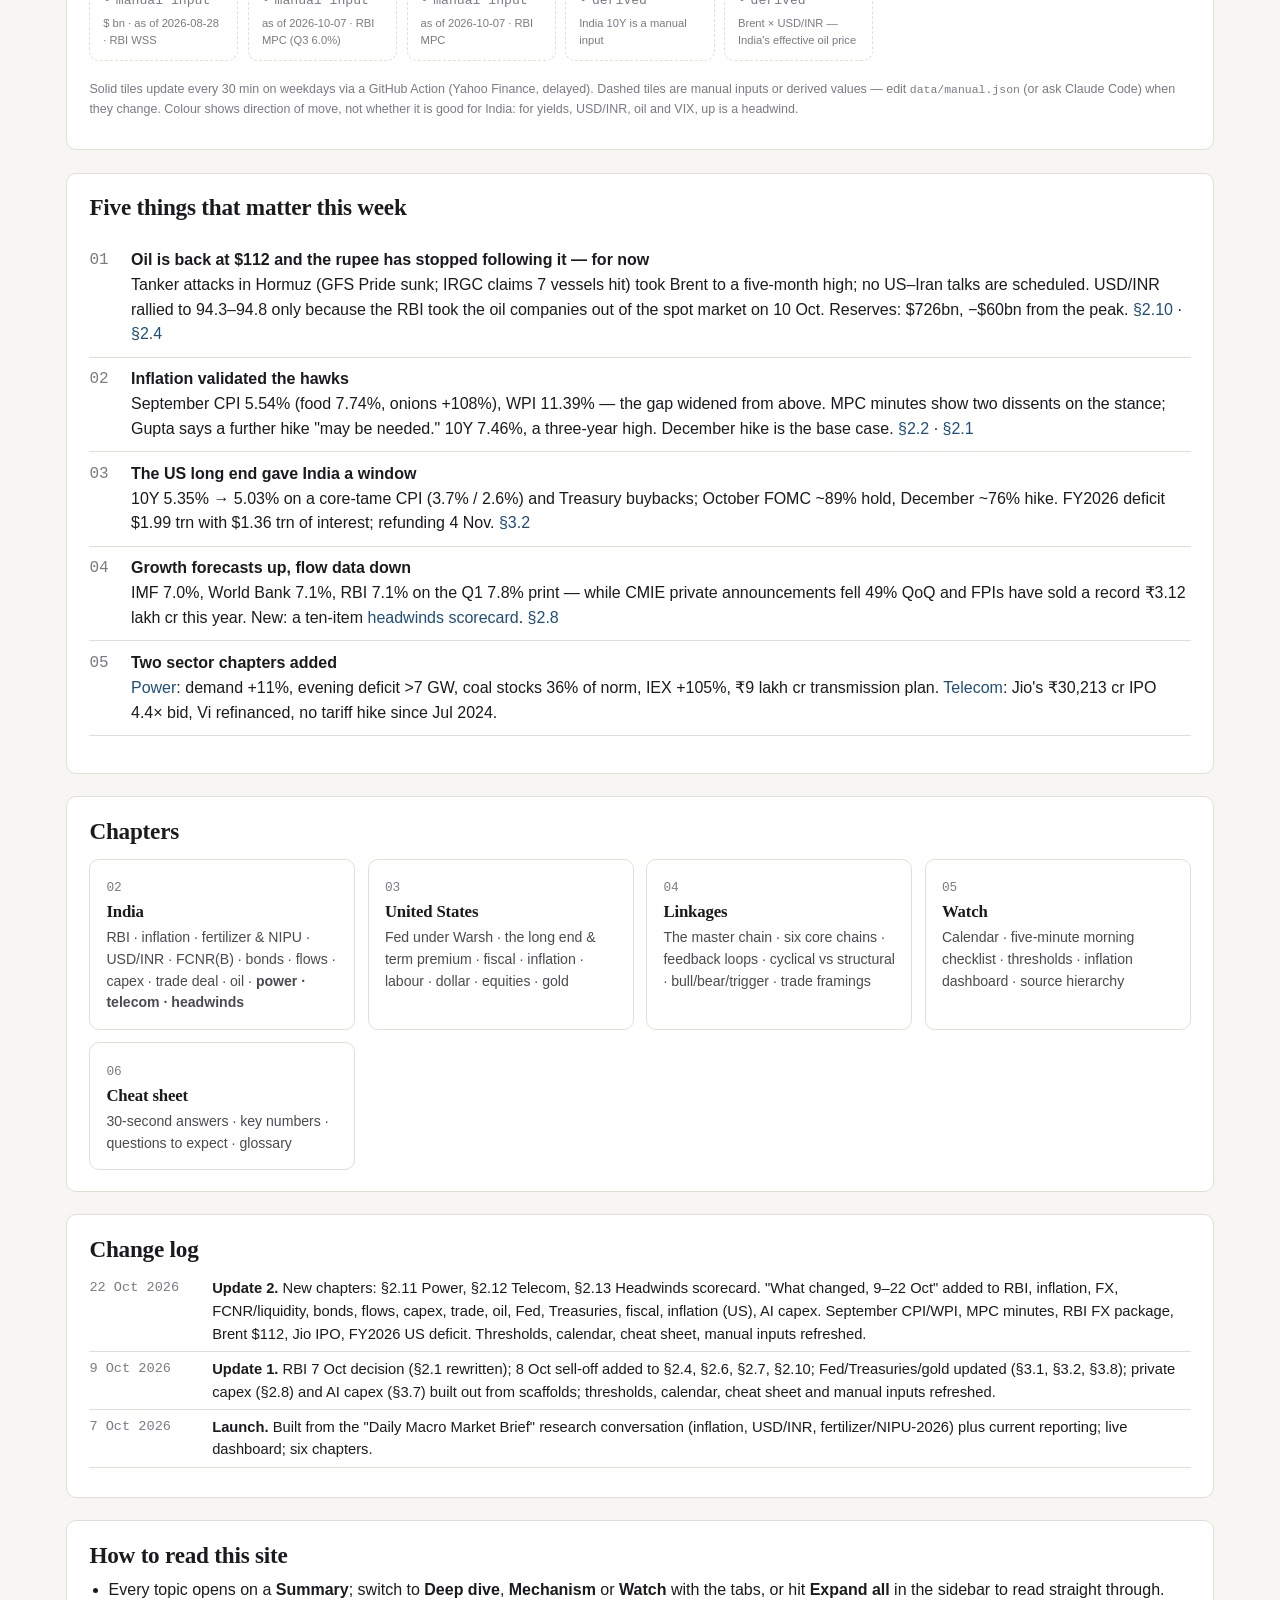
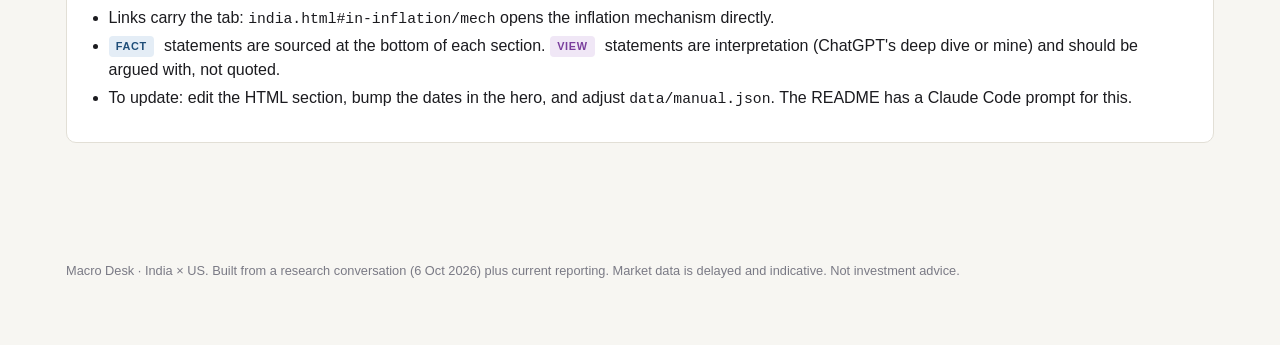
==== commit cddb2530: "Add files via upload" ====
--- a/index.html
+++ b/index.html
@@ -21,7 +21,7 @@
   <div class="kicker">Chapter 01 · Dashboard</div>
   <h1>Macro Desk: India × United States</h1>
   <p class="lede">A supply-shock inflation regime in India meeting a 5% US long end and a strong dollar. The dashboard below refreshes automatically; the chapters explain why each number matters.</p>
-  <p class="meta">Research as of 9 October 2026. <span class="badge fact">Fact</span> = sourced · <span class="badge view">View</span> = interpretation · <span class="badge new">Added / Updated</span> = beyond the original chat or changed since. See the <a href="#changelog">change log</a>.</p>
+  <p class="meta">Research as of 22 October 2026. <span class="badge fact">Fact</span> = sourced · <span class="badge view">View</span> = interpretation · <span class="badge new">Added / Updated</span> = beyond the original chat or changed since. See the <a href="#changelog">change log</a>.</p>
 </div>
 
 <section class="section">
@@ -34,18 +34,18 @@
 <section class="section">
   <h2>Five things that matter this week</h2>
   <ol class="five">
-    <li><div><b>The RBI hiked — and the market looked past it</b> +25 bp to 5.50% on 7 Oct, unanimous, stance to "calibrated tightening", FY27 CPI raised to 5.2% (Q3 at 6.0%), GDP to 7.1%. "Hike or pause" is the guidance; December is live. <a href="india.html#in-rbi">§2.1</a></div></li>
-    <li><div><b>8 October: every leg of the bear case fired at once</b> Brent +5% to $105.30 on US–Iran escalation talk, US 10Y 5.35% (highest since 2002), USD/INR 97.13, FPIs ₹31,282 cr out in eight sessions, Nifty −1.64% to 22,231, India VIX +10%. Rupee oil price through ₹10,000/bbl. <a href="india.html#in-fx">§2.4</a> · <a href="india.html#in-flows">§2.7</a></div></li>
-    <li><div><b>The Fed is not the relief valve</b> FOMC minutes and Waller point to further hikes; December ~71% priced. The long end rose with hike odds — the asymmetry that keeps the dollar bid. <a href="us.html#us-fed">§3.1</a></div></li>
-    <li><div><b>CPI 12 Oct, WPI 14 Oct</b> RBI's Q2 path implies ~4.9%; a print above 5% with core rising validates a December hike. Watch the CPI–WPI gap. <a href="india.html#in-inflation">§2.2</a></div></li>
-    <li><div><b>Two structural stories filled in</b> India private capex at a record ₹3.2 trn for FY27 but announcements −56% in March; US hyperscaler capex $720–745bn for 2026 and rising into 2027. <a href="india.html#in-capex">§2.8</a> · <a href="us.html#us-equities">§3.7</a></div></li>
+    <li><div><b>Oil is back at $112 and the rupee has stopped following it — for now</b> Tanker attacks in Hormuz (GFS Pride sunk; IRGC claims 7 vessels hit) took Brent to a five-month high; no US–Iran talks are scheduled. USD/INR rallied to 94.3–94.8 only because the RBI took the oil companies out of the spot market on 10 Oct. Reserves: $726bn, −$60bn from the peak. <a href="india.html#in-oil">§2.10</a> · <a href="india.html#in-fx">§2.4</a></div></li>
+    <li><div><b>Inflation validated the hawks</b> September CPI 5.54% (food 7.74%, onions +108%), WPI 11.39% — the gap widened from above. MPC minutes show two dissents on the stance; Gupta says a further hike "may be needed." 10Y 7.46%, a three-year high. December hike is the base case. <a href="india.html#in-inflation">§2.2</a> · <a href="india.html#in-rbi">§2.1</a></div></li>
+    <li><div><b>The US long end gave India a window</b> 10Y 5.35% → 5.03% on a core-tame CPI (3.7% / 2.6%) and Treasury buybacks; October FOMC ~89% hold, December ~76% hike. FY2026 deficit $1.99 trn with $1.36 trn of interest; refunding 4 Nov. <a href="us.html#us-treasuries">§3.2</a></div></li>
+    <li><div><b>Growth forecasts up, flow data down</b> IMF 7.0%, World Bank 7.1%, RBI 7.1% on the Q1 7.8% print — while CMIE private announcements fell 49% QoQ and FPIs have sold a record ₹3.12 lakh cr this year. New: a ten-item <a href="india.html#in-headwinds">headwinds scorecard</a>. <a href="india.html#in-capex">§2.8</a></div></li>
+    <li><div><b>Two sector chapters added</b> <a href="india.html#in-power">Power</a>: demand +11%, evening deficit &gt;7 GW, coal stocks 36% of norm, IEX +105%, ₹9 lakh cr transmission plan. <a href="india.html#in-telecom">Telecom</a>: Jio's ₹30,213 cr IPO 4.4× bid, Vi refinanced, no tariff hike since Jul 2024.</div></li>
   </ol>
 </section>
 
 <section class="section">
   <h2>Chapters</h2>
   <div class="chapters">
-    <a class="chapter" href="india.html"><span class="n">02</span><h3>India</h3><p>RBI · inflation · fertilizer &amp; NIPU · USD/INR · FCNR(B) · bonds · flows · capex · trade deal · oil</p></a>
+    <a class="chapter" href="india.html"><span class="n">02</span><h3>India</h3><p>RBI · inflation · fertilizer &amp; NIPU · USD/INR · FCNR(B) · bonds · flows · capex · trade deal · oil · <b>power · telecom · headwinds</b></p></a>
     <a class="chapter" href="us.html"><span class="n">03</span><h3>United States</h3><p>Fed under Warsh · the long end &amp; term premium · fiscal · inflation · labour · dollar · equities · gold</p></a>
     <a class="chapter" href="linkages.html"><span class="n">04</span><h3>Linkages</h3><p>The master chain · six core chains · feedback loops · cyclical vs structural · bull/bear/trigger · trade framings</p></a>
     <a class="chapter" href="watch.html"><span class="n">05</span><h3>Watch</h3><p>Calendar · five-minute morning checklist · thresholds · inflation dashboard · source hierarchy</p></a>
@@ -56,6 +56,7 @@
 <section class="section" id="changelog">
   <h2>Change log</h2>
   <ul class="timeline">
+    <li><span class="d">22 Oct 2026</span><span><b>Update 2.</b> New chapters: §2.11 Power, §2.12 Telecom, §2.13 Headwinds scorecard. "What changed, 9–22 Oct" added to RBI, inflation, FX, FCNR/liquidity, bonds, flows, capex, trade, oil, Fed, Treasuries, fiscal, inflation (US), AI capex. September CPI/WPI, MPC minutes, RBI FX package, Brent $112, Jio IPO, FY2026 US deficit. Thresholds, calendar, cheat sheet, manual inputs refreshed.</span></li>
     <li><span class="d">9 Oct 2026</span><span><b>Update 1.</b> RBI 7 Oct decision (§2.1 rewritten); 8 Oct sell-off added to §2.4, §2.6, §2.7, §2.10; Fed/Treasuries/gold updated (§3.1, §3.2, §3.8); private capex (§2.8) and AI capex (§3.7) built out from scaffolds; thresholds, calendar, cheat sheet and manual inputs refreshed.</span></li>
     <li><span class="d">7 Oct 2026</span><span><b>Launch.</b> Built from the "Daily Macro Market Brief" research conversation (inflation, USD/INR, fertilizer/NIPU-2026) plus current reporting; live dashboard; six chapters.</span></li>
   </ul>
